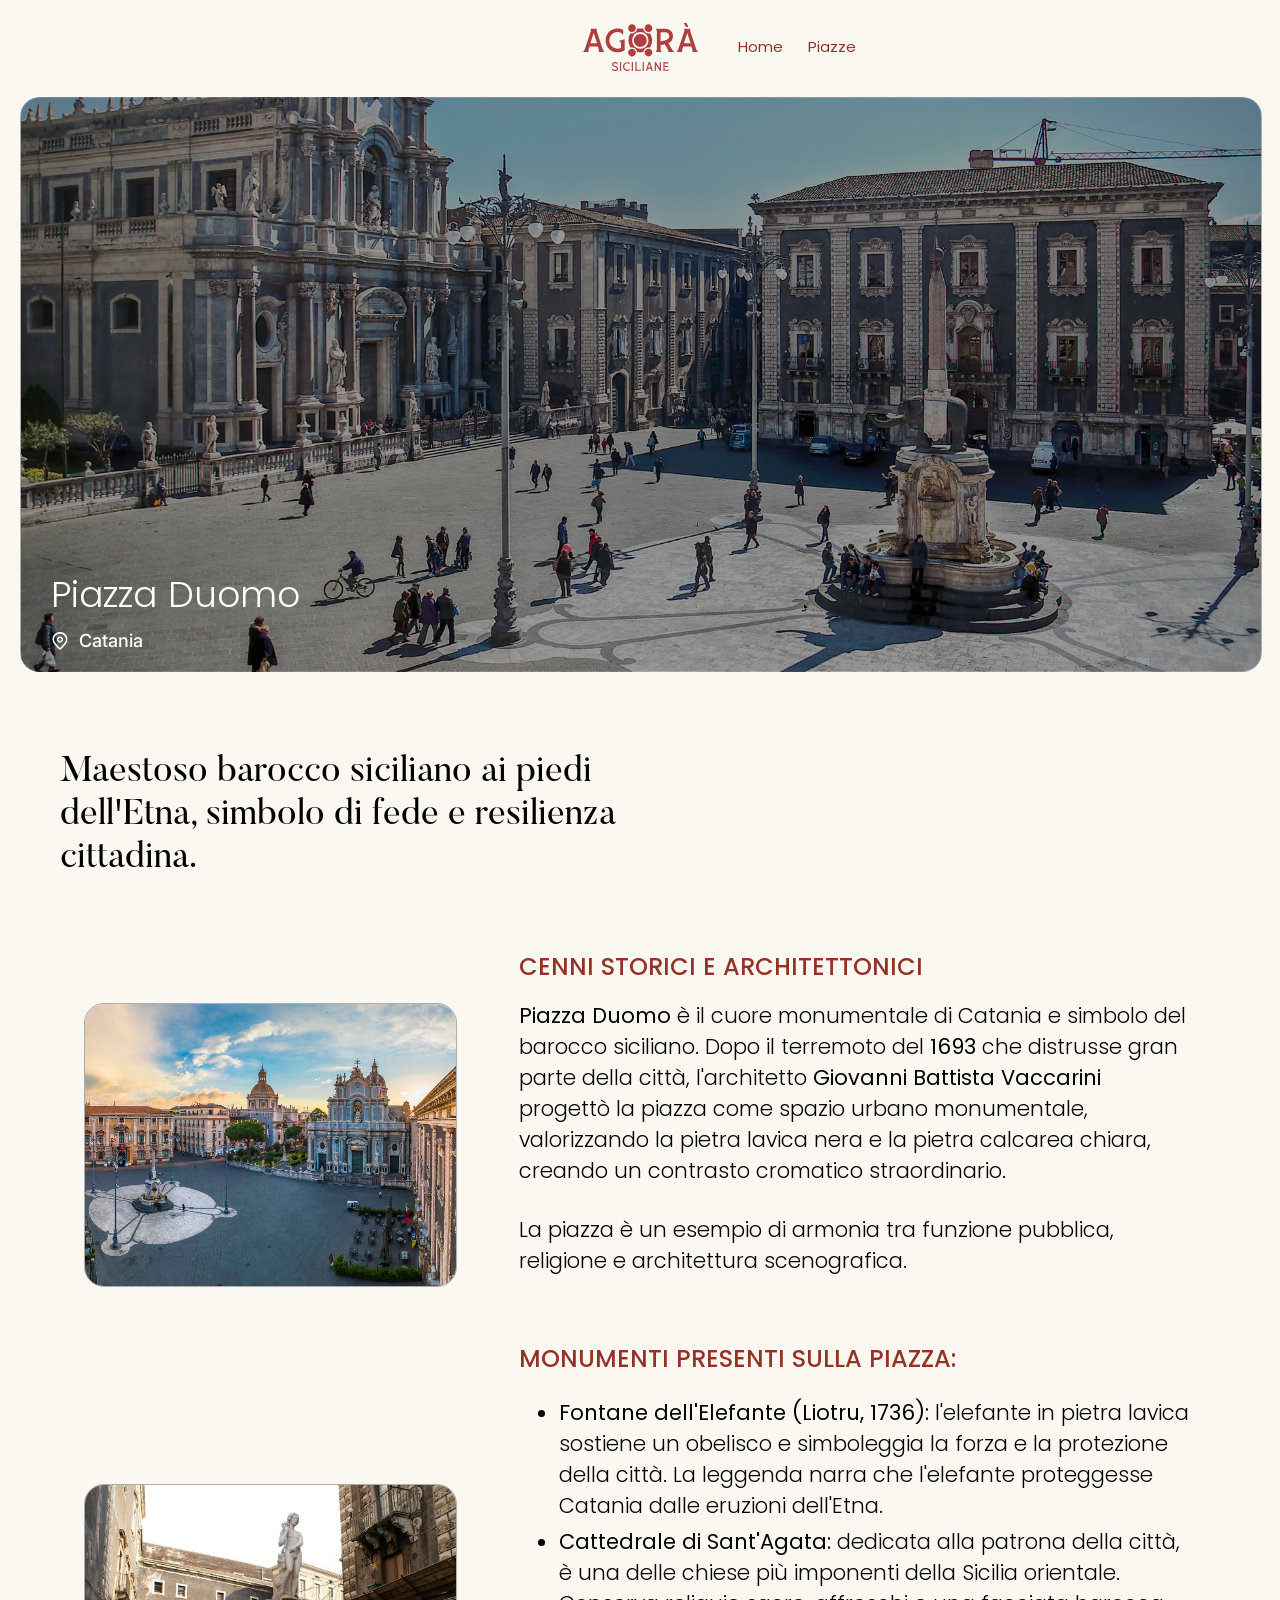
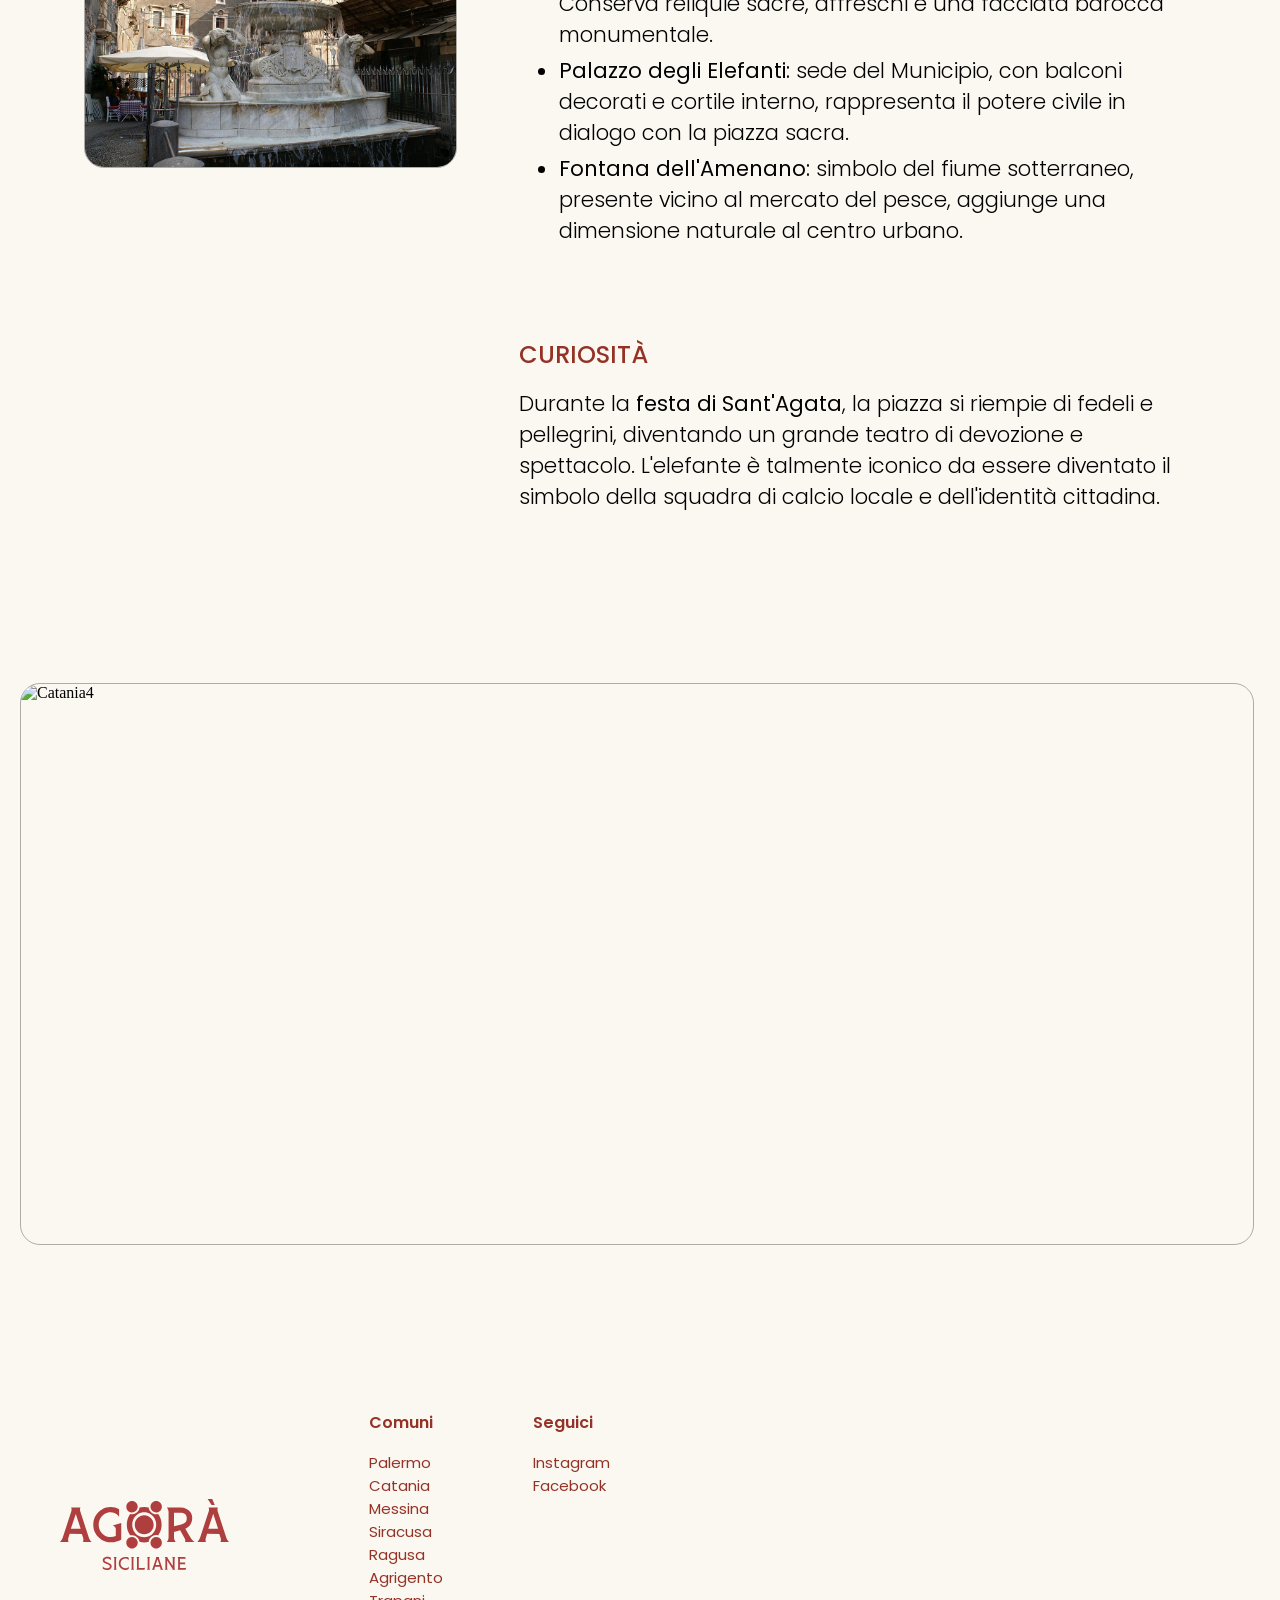
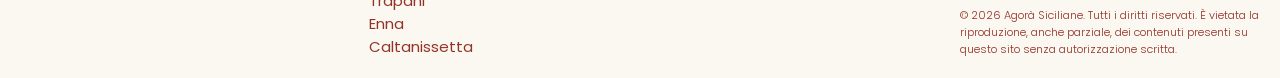
==== catania.html @ bf3176ae "Initial commit" ====
<!DOCTYPE html>
<html lang="it">
<head>
    <meta charset="UTF-8">
    <meta name="viewport" content="width=device-width, initial-scale=1.0">
    <title>Pagina Piazza Catania</title>
    <link rel="stylesheet" href="style.css">
</head>
<body>
<header>
    <nav>
        <div class="vuoto"></div>
        <a class="marchio-navbar" href="index.html">
            <img src="immagini/Navbar Marchio.svg" alt="Marchio">
        </a>
    
        <div class="menu">
            <ul>
                <li><a href="index.html">Home</a></li>
                <li><a href="index.html#piazze">Piazze</a></li>
            </ul>
        </div>
    </nav>
</header>
<main>

<section class="hero-catania hero-background">
    <div class="overlay">
        <div class="herotext">
            <h1>Piazza Duomo</h1>
        </div>
        
        <div class="location-piazza">
            <img src="immagini/marker2.png" alt="marker location">
            <p>Catania</p>
        </div>
    </div>
</section>

<section class="content-catania">
    <div class="hero-descrizione">
        <h1> Maestoso barocco siciliano ai piedi dell'Etna, 
            simbolo di fede e resilienza cittadina.</h1>
    </div>
</section>

<section class="text1">
    <div class="img-storia">
        <img src="immagini/Catania 2.jpg" alt="Catania2">
    </div>

    <div class="text-storia">
        <h2 class="title">CENNI STORICI E ARCHITETTONICI</h2>
            <p class="paragrafo1">
                <span class="regular">Piazza Duomo</span> è il cuore monumentale di Catania e simbolo del barocco siciliano.
                Dopo il terremoto del <span class="regular">1693</span> che distrusse gran parte della città,
                l'architetto <span class="regular">Giovanni Battista Vaccarini</span> progettò la piazza come spazio urbano monumentale,
                valorizzando la pietra lavica nera e la pietra calcarea chiara, creando un contrasto cromatico straordinario. </p>
            <p class="paragrafo2">
                    La piazza è un esempio di armonia tra funzione pubblica, religione e architettura scenografica.</p>
        </div>
</section>
        
<section class="text2">
    <div class="img-storia">
        <img src="immagini/Catania 3.jpg" alt="Catania3">
    </div>

    <div class="text-storia">
        <h2 class="title">MONUMENTI PRESENTI SULLA PIAZZA:</h2>
            <ul class="elenco">
                <li> <span class="regular">Fontane dell'Elefante (Liotru, 1736):</span> l'elefante in pietra lavica sostiene un obelisco e simboleggia la forza e la protezione della città. 
                    La leggenda narra che l'elefante proteggesse Catania dalle eruzioni dell'Etna.</li>
                
                <li><span class="regular">Cattedrale di Sant'Agata:</span> dedicata alla patrona della città, è una delle chiese più imponenti della Sicilia orientale.
                    Conserva reliquie sacre, affreschi e una facciata barocca monumentale. </li>
                
                <li><span class="regular">Palazzo degli Elefanti:</span> sede del Municipio, con balconi decorati e cortile interno,
                    rappresenta il potere civile in dialogo con la piazza sacra.</li>
                    
                <li><span class="regular">Fontana dell'Amenano:</span> simbolo del fiume sotterraneo, presente vicino al mercato del pesce, 
                    aggiunge una dimensione naturale al centro urbano.</li>
            </ul>
    </div>
</section>

<section class="text3">
    <div class="elemento-invisibile"> </div>
        <div>
            <h2 class="title"> CURIOSITÀ</h2>
                <p class="paragrafo3"> 
                    Durante la <span class="regular">festa di Sant'Agata</span>, la piazza si riempie di fedeli e pellegrini, diventando un grande teatro di devozione e spettacolo. 
                    L'elefante è talmente iconico da essere diventato il simbolo della squadra di calcio locale e dell'identità cittadina. </p>
        </div>
</section>

    <img class="img-footer" src="immagini/Catania 4.jpg" alt="Catania4">

<footer>
    <div class="marchio-footer">
        <img src="immagini/Footer Marchio.svg" alt="Marchio Footer">
    </div>

<div class="social-comuni-align">
    <div class="comuni" >
        <p style="font-weight: 600;">Comuni</p>
        <ul>
            <li><a href="palermo.html">Palermo</a></li>
            <li><a href="catania.html">Catania</a></li>
            <li><a href="#/">Messina</a></li>
            <li><a href="siracusa.html">Siracusa</a></li>
            <li><a href="#/">Ragusa</a></li>
            <li><a href="#/">Agrigento</a></li>
            <li><a href="trapani.html">Trapani</a></li>
            <li><a href="#/">Enna</a></li>
            <li><a href="#/">Caltanissetta</a></li>
         </ul>
    </div>

    <div class="social">
        <p style="font-weight: 600;">Seguici</p>
        <ul>
            <li>Instagram</li>
            <li>Facebook</li>
        </ul>
    </div>
</div>
    <div class="copyright">
        <p> © 2026 Agorà Siciliane. Tutti i diritti riservati.
            È vietata la riproduzione, anche parziale, dei contenuti
            presenti su questo sito senza autorizzazione scritta. </p>
    </div>
</footer>
</body>
</html>
---- style.css ----
@font-face {
    font-family: "poppins-regular";
    src: url('fonts/Poppins-Regular.ttf') format('truetype');
}

@font-face {
    font-family: "poppins-light";
    src: url('fonts/Poppins-Light.ttf') format('truetype');
}

@font-face {
    font-family: "poppins-lightitalic";
    src: url('fonts/Poppins-LightItalic.ttf') format('truetype');
}

@font-face {
    font-family: "poppins-medium";
    src: url('fonts/Poppins-Medium.ttf') format('truetype');
}

@font-face {
    font-family: "poppins-semibold";
    src: url('fonts/Poppins-SemiBold.ttf') format('truetype');
}

@font-face {
    font-family: "butler";
    src: url('fonts/Butler_Regular.otf') format('truetype');
    font-weight: normal;
    font-style: normal;
}

@font-face {
    font-family: "miointerdritto";
    src: url('fonts/Inter-VariableFont.ttf') format('truetype');
    font-weight: 500;
    font-style: normal;
}

html {
    box-sizing: border-box;
    scroll-behavior: smooth;
}

#piazze{
    scroll-margin-top: 80px;
}

body {
    margin: 20px;
    background-color: #FBF7F1;
}

h1, h2, p {
    margin: 0;
}

img {
    width: 100%;
    height: auto;
    display: block;
}

.hero-catania, .hero-palermo, .hero-trapani, .hero-siracusa, .img-storia img, .img-footer{
    border: 1px solid rgba(0, 0, 0, 0.30);
}



/* Pagina home */
/* Navbar */
nav {
    display: grid;
    grid-template-columns: 1fr auto 1fr;
    padding-bottom: 24px;
    align-items: center

}
.marchio-navbar{
    width: 115px;
    height: 48px;
}

.menu ul {
    display: flex;
    list-style: none;
    gap: 25px;
    justify-self: end;
    font-family: "poppins-regular";
    font-size: 15px;
}

a {
    text-decoration: none;
}
/* Navbar */



/* HeroSection */
.hero-img {
    border-radius: 20px;
    height: auto;
    max-height: 573px;
    width: 100%;
    object-fit: cover;
    overflow: hidden;
    margin-bottom: 80px;
}

.hero-descrizione h1{
    font-family: "butler";
    font-size: 36px;
    font-weight: normal;
    color: #000000;
    padding-bottom: 16px;
}

.hero-descrizione p {
    font-family: "poppins-lightitalic";
    font-size: 20px;
    color: #000000;
    line-height: 1.5;
    width: clamp(300px, 70vw, 600px);
    margin-top: 0;
    margin-bottom: 112px;
    padding-left: 4vw;
}
/* HeroSection */



/* Section-card */
.content {
   display: grid;
   grid-template-columns: repeat(3, 1fr);
   row-gap: 5vw;
   column-gap:5vw;
   padding-left: calc(4vw + 40px);
   padding-right: calc(4vw + 40px);
   margin-bottom: 165px;
}

.card{
    align-self: center;
    justify-self: center;
    box-shadow: rgba(0, 0, 0, 0.12) 0px 1px 3px, rgba(0, 0, 0, 0.24) 0px 1px 2px;
    width: 100%;
    height: 100%;
    border-radius: 20px;
}

a.card {
    transition: transform 0.3s ease, box-shadow 0.3s ease; /* aggiunge una transizione per l'effetto hover */
}

a.card:hover {
  transform: scale(1.05); /* si ingrandisce da tutti i lati */
  box-shadow: 0 20px 40px rgba(0,0,0,0.15); /* ombra più intensa */
}

.card img {
    height: 21vw;
    width: 100%;
    object-fit: cover;
    border-top-right-radius:  20px;
    border-top-left-radius: 20px;
}

.card-location {
    display: flex;
    align-items: center;
    text-align: center;
}

.card-location img {
    width: 20px;
    height: 20px;
    margin-right: 8px;
}

.contenuto-card {
    background-color: #fff;
    border-bottom-right-radius: 20px;
    border-bottom-left-radius: 20px;
    padding: 10px;
}

.contenuto-card h2 {
    font-family: "poppins-light";
    font-weight: normal;
    font-size: 20px;
    color: #000000;
}

.card-location p {
    font-family: "miointerdritto";
    font-size: 16px;
    font-weight: 500;
    font-variation-settings: 'slnt' 0, 'ital' 0; /* Forza l'asse a zero */
    font-style: normal;
    color: #953226 ;
    margin: 0;
}

.card-location img {
    width: 16px;
    height: 16px;
    margin-left: 0;
    margin-right: 5px;
}
/* Section-card */



/* Footer */
footer {
    display: flex;
}

footer .marchio-footer {
    align-self: center;
}

.social-comuni-align{
    display: flex;
    gap: 30px;
}

.comuni {
    align-items: center;
    padding-left: 100px;
    font-size: 15px;
    font-family: "poppins-semibold";
    color: #953226;
}

.comuni p {
    margin-bottom: 16px;
    font-size: 16px;
}

.comuni ul {
    font-family: "poppins-regular";
    list-style: none;
    margin: 0;
    padding:0;
}

ul > li > a {
    color: #953226;
}

.social {
    align-items: center;
    padding-left: 30px;
    font-size: 15px;
    font-family: "poppins-semibold";
    color: #953226;
}

.social p {
    margin-bottom: 16px;
    font-size: 16px;
}

.social ul {
    font-family: "poppins-regular";
    list-style: none;
    margin: 0;
    padding: 0;
}

footer .copyright {
    align-self: flex-end;
    margin-left: auto;
    width: clamp(300px, 100vw, 300px);
    font-size: 11px;
    font-family: "poppins-light";
    color: #953226;
}
    
.marchio-footer {
    width: 169px;
    height: 70px;
    padding: 40px;
}

.img-footer {
    width: 1232px;
    height: 560px;
    display: block;
    object-fit: cover;
    border-radius: 20px;
    justify-self: center;
    margin-bottom: 165px;
    margin-top: clamp(65px,2vw,300px);
}
/* Footer */
/* Fine pagina home */



/* Pagina piazza Palermo */
.hero-palermo {
    background: url('immagini/Palermo\ 1.jpg');
}   

.location-piazza {
    display: flex;
    align-items: center;
    gap: 10px;
    color: #FFF;
    font-family: "miointerdritto";
    font-size: 18px;
    font-weight: 500;
}

.location-piazza img {
    width: 18px;
    height: 18px;
}



/* HeroSection Palermo */
.hero-descrizione{
    color: #000000;
    width: clamp(300px, 50vw, 600px);
    margin-bottom: 52px;
    margin-left: 40px
}

/* Contenuto pagina Palermo*/
.text1, .text2, .text3 {
    display: flex;
    align-items: center;
    justify-content: space-around;
    margin-right: 5vw;
    margin-left: 5vw;
    gap: 5vw;
}

.text3{
    align-items: flex-start;
    margin-top: 2vw;
}

.text-storia {
    max-width: 703px;
}

.title{
    margin-bottom: 16px;
    color: #953226;
    font-family: "poppins-medium";
    font-weight: normal;
    font-size: 24px;
}

.img-storia{
    min-width: 29vw;
}

.img-storia img{
    width: clamp(22vw, 29vw, 750px);
    height: clamp(22vw, 22vw, 550px);
    object-fit: cover;
    border-radius: 20px;
}

.paragrafo1, .paragrafo2{
    color: #000;
    font-family: "poppins-light";
    font-size: 21px;
}

.paragrafo1{
    margin-bottom: 28px;
}

.paragrafo2{
    margin-bottom: 65px;
}

.regular{
    font-family: 'poppins-regular';
}

.elenco {
    color: #000;
    font-family: "poppins-light";
    font-size: 21px;
    margin-bottom: 65px ;
}

.elenco > li{
    margin-bottom: 5px;
}

.paragrafo3 {
    color: #000;
    font-family: "poppins-light";
    font-size: 21px;
    max-width: 703px;
}

.elemento-invisibile{
    width: clamp(22vw, 29vw, 750px);
    height: clamp(22vw, 22vw, 550px);
    min-width: 29vw;
}
/* Fine Pagina piazza Palermo */



/* Pagina piazza Catania */
.hero-catania{
    background: url('immagini/Catania\ 1.jpg');
}
/* Fine Pagina piazza Catania */



/* Pagina piazza Siracusa */
.hero-siracusa{
    background: url('immagini/Siracusa\ 1.jpg');
}
/* Fine Pagina piazza Siracusa */



/* Pagina piazza Trapani */
.hero-trapani{
    background: url('immagini/Trapani\ 1.jpg');
}
/* Fine Pagina piazza Trapani */



/*REGOLE GENERALI*/
.hero-background{
    position: relative;
    width: 100%;
    height: 573px;
    border-radius: 20px;
    overflow: hidden;
    margin-bottom: 80px;
    background-size: cover;       /* riempie sempre il contenitore */
    background-position: center;  /* centra l'immagine */
    background-repeat: no-repeat; /* evita duplicazioni */
}

/* overlay scuro sopra l'immagine ma sotto il testo */
.hero-background::before {
    content: '';
    position: absolute;
    inset: 0; /* top:0; right:0; bottom:0; left:0; */
    background-color: rgba(0, 0, 0, 0.4); /* scurisce solo lo sfondo */
    z-index: 1; /* sotto il testo */
}

/* Blocco testo in basso a sinistra */
.overlay {
    position: absolute;
    bottom: 20px;
    left: 30px;
    display: flex;
    flex-direction: column;
    gap: 8px;
    z-index: 2; /* sopra l'overlay */
}

.herotext h1 {
    color: #FFF;
    font-family: "poppins-light";
    font-weight: normal;
    font-size: 36px;
    margin: 0;
    white-space: nowrap;
}
/*REGOLE GENERALI*/



/*Responsive Home*/

/* ------ TABLET (fino a 1194px) ------ */
@media (max-width: 1194px) {

    body {
        margin: 16px;
    }

    /* Navbar */
    .marchio-navbar {
        width: 106px;
        height: 44px;
    }

    .menu ul {
        font-size: 15px;
        gap: 30px;
    }

    /* Hero home */
    .hero-img {
        height: auto;
    }

    .hero-descrizione h1 {
        font-size: 36px;
        width: 600px;
    }

    .hero-descrizione p {
        font-size: 20px;
        margin-bottom: 80px;
        width: 400px;
    }

    .card-location img {
        width: 1.3vw;
        height: 1.3vw;
        margin-right: 0.6vw;
    }

    .card-location p{
        font-size: 1.3vw;
    }

    .contenuto-card h2 {
        font-size: 1.5vw;
    }

    /* Footer */
    .comuni {
        padding-left: 50px;
    }

    .social{
        padding-right: 80px;
    }

    footer .copyright {
        width: clamp(220px, 5vw, 300px);
        font-size: 10px;
    }

    /* Hero pagine città */
    .hero-palermo,
    .hero-catania,
    .hero-siracusa,
    .hero-trapani {
        height: 420px;
    }

    .herotext h1 {
        font-size: 30px;
    }

    .location-piazza{
        font-size: 14px;
    }

    /* Contenuto pagine città */
    .title{
        font-size: 22px;
    }

    .paragrafo1, .paragrafo2, .paragrafo3, .elenco {
        font-size: 18px;
    }

    .img-footer {
        width: 100%;
        height: 420px;
    }
}



/* ------ SMARTPHONE (fino a 767px) ------ */
@media (max-width: 767px) {

    body {
        margin: 17px;
    }

    /* Navbar */
    nav {
        display: flex;
        justify-content: space-between;
    }

    nav> .vuoto{
        display:none;
    }

    .marchio-navbar {
        width: 80px;
        height: 34px;
        grid-column: 1;
        grid-row: 1;
    }

    .menu {
        grid-column: 1 / -1;
        grid-row: 2;
    }

    .menu ul {
        justify-self: start;
        gap: 20px;
        font-size: 14px;
        padding: 0;
        margin: 0;
    }

    /* Hero home */
    .hero-img {
        height: auto;
        margin-bottom: 32px;
        border-radius: 14px;
    }

    .hero-descrizione h1 {
        font-size: 30px;
        margin-bottom: 12px;
        width: 60vw;
    }

    .hero-descrizione p {
        font-size: 15px;
        margin-bottom: 48px;
        padding-left: 45px;
        width: 70vw;
    }

    .overlay{
        left: 15px;
    }

    /* Griglia card: 1 colonna */
    .content {
        grid-template-columns: 1fr;
        grid-template-rows: auto;
        row-gap: 36px;
        margin-bottom: 64px;
        padding: 0;
    }

    .card{
        width: 75vw;
        height: 55vw;
        margin-bottom: 80px;
    }

    .card img {
        height: 100%;
        width: 100%;
    }

    .contenuto-card h2 {
        font-size: 3vw;
    }

    .card-location p {
        font-size: 2vw;
    }

    .card-location img{
        width: 2vw;
        height: 2vw;
    }

    /* Footer: colonna verticale */
    footer {
        flex-direction: column;
        gap: 24px;
    }

    .marchio-footer {
        width: 120px;
        height: auto;
        padding: 0;
    }

    .comuni, .social {
        padding: 0;
    }

    .comuni p, .social p{
        font-size: 14px;
    }

    .comuni a, .social li{
        font-size: 13px;
    }

    footer .copyright {
        display: flex;
        justify-content: center;
        margin-left: 0;
        width: 100%;
    }
    
    footer .copyright> p {
        width: 240px;
        font-size: 10px;
        text-align: center;
    }

    .social-comuni-align{
        display: flex;
        justify-content: center;
    }

    /* Hero pagine città */
    .hero-palermo,
    .hero-catania,
    .hero-siracusa,
    .hero-trapani {
        height: 246px;
        border-radius: 20px;
        margin-bottom: 40px;
    }

    .overlay-palermo, .overlay-catania, 
    .overlay-siracusa, .overlay-trapani{
        left:20px
    }

    .hero-descrizione{
        margin-bottom: 40px;
    }

    .hero-descrizione h1{
        width:75vw;
        margin:0;
    }

    .herotext h1 {
        font-size: 4vw;
    }

    .location-piazza {
        font-size: 2.5vw;
    }

    .location-piazza img {
        width: 2.5vw;
        height: 2.5vw;
    }

    /* Contenuto pagine città: layout colonna */
    .text1, .text2, .text3 {
        flex-direction: column-reverse;
        margin:0;
        gap:0;
    }

    .text-storia,
    .paragrafo3 {
        max-width: 100%;
        width: 90vw;
    }

    .img-storia{
        margin-bottom: 40px;
    }

    .img-storia img{
        height: 311px;
        width: 100%;
        max-width: 445px;
    }

    .elemento-invisibile {
        display: none;
    }

    .paragrafo1, .paragrafo2, .paragrafo3, .elenco {
        font-size: 15px;
        margin-bottom: 30px;
    }

    .title {
        font-size: 18px;
    }

    .hero-descrizione {
        width: 100%;
        margin-left: 0;
        font-size: 22px;
    }

    .img-footer {
        width: 100%;
        height: 240px;
        margin-bottom: 165px;
        margin-top: 0;
    }
}
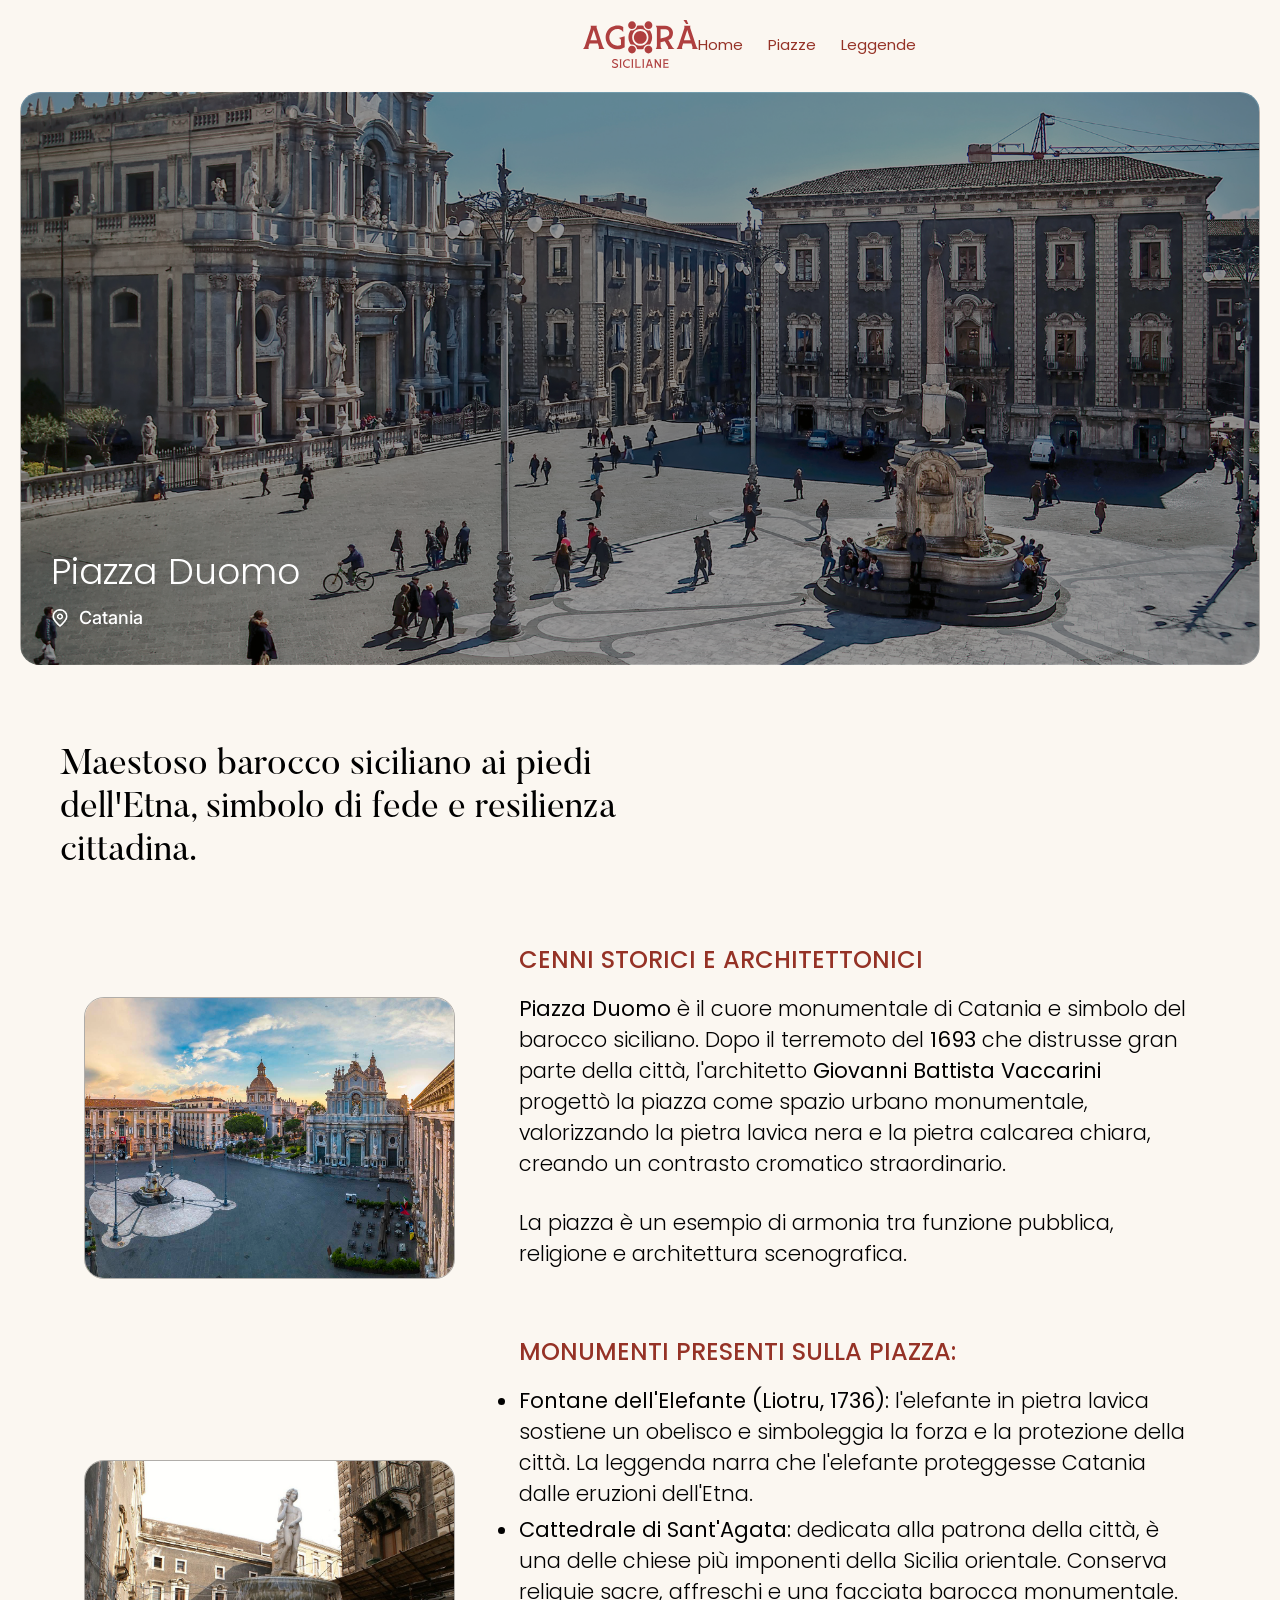
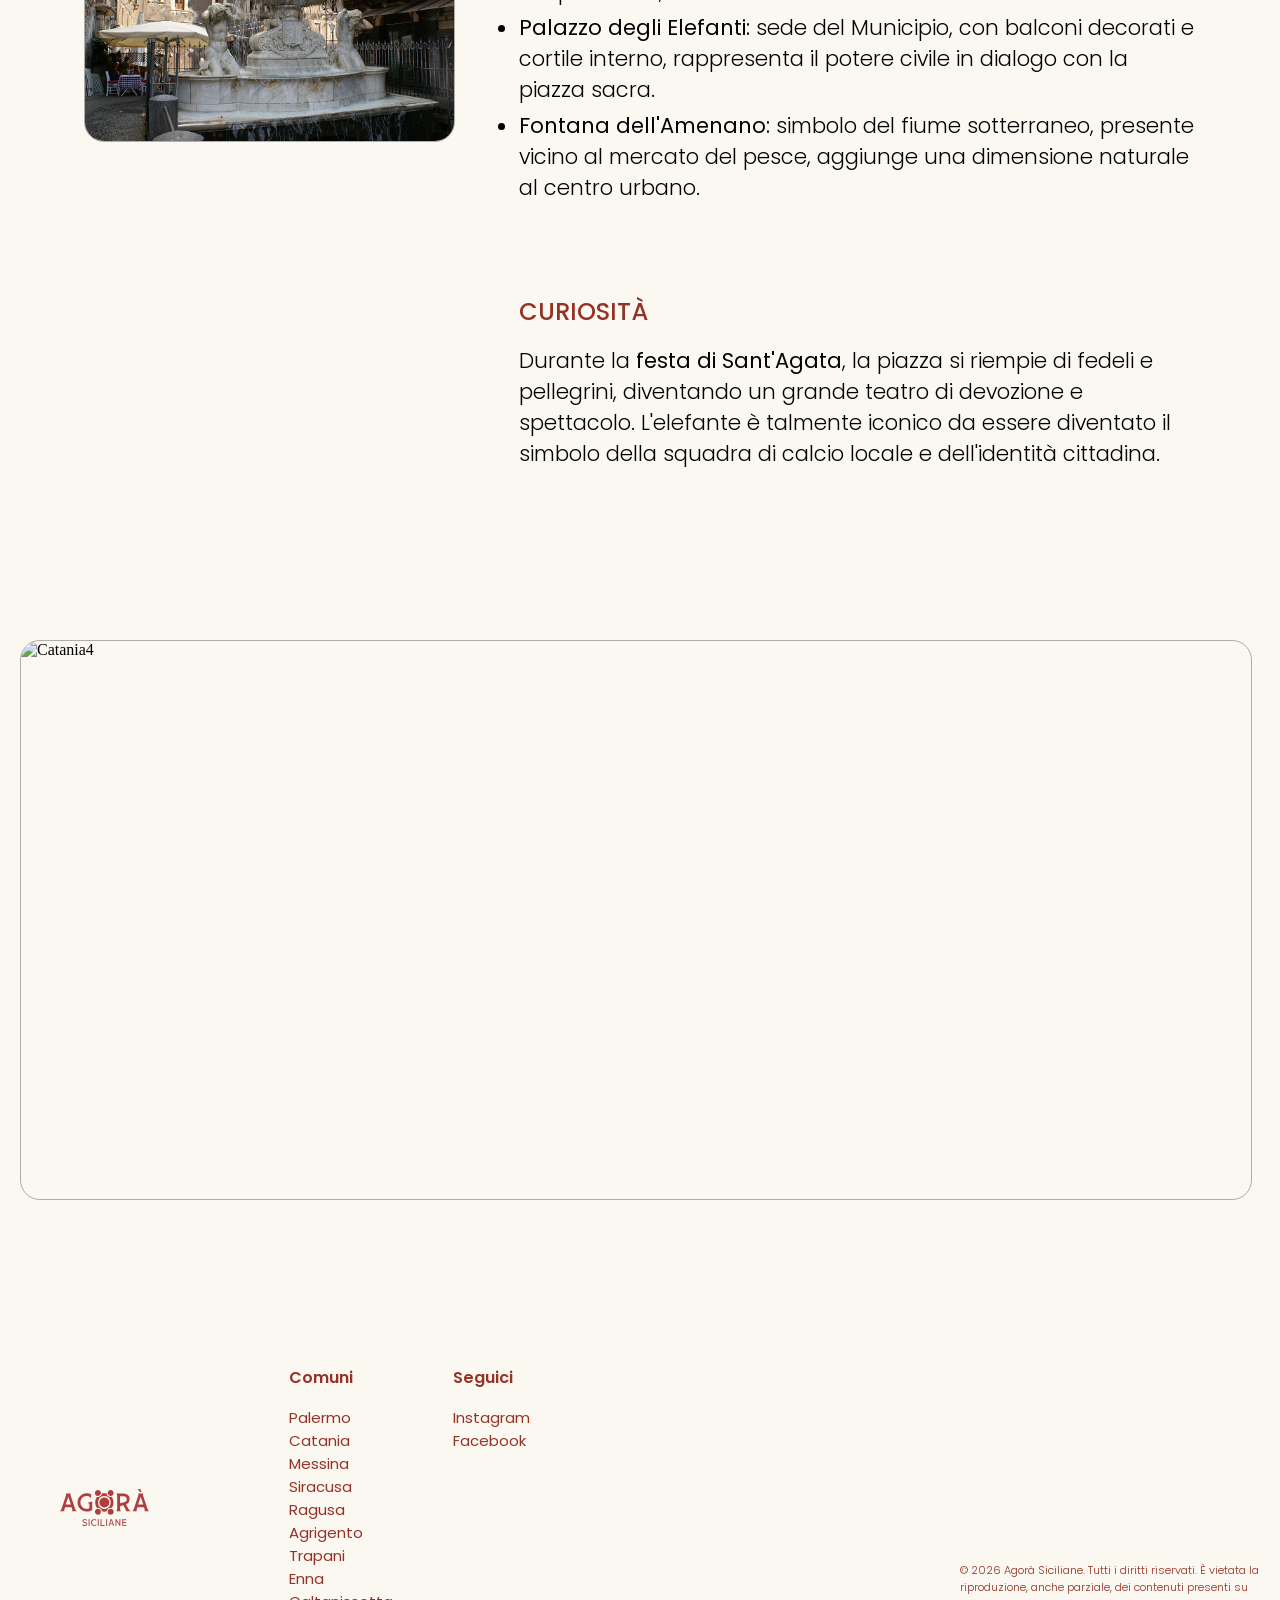
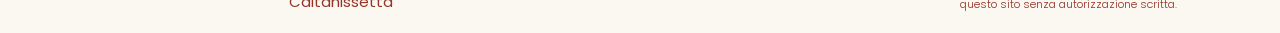
==== commit 307e3938: "Add files via upload" ====
--- a/catania.html
+++ b/catania.html
@@ -1,135 +1,137 @@
-<!DOCTYPE html>
-<html lang="it">
-<head>
-    <meta charset="UTF-8">
-    <meta name="viewport" content="width=device-width, initial-scale=1.0">
-    <title>Pagina Piazza Catania</title>
-    <link rel="stylesheet" href="style.css">
-</head>
-<body>
-<header>
-    <nav>
-        <div class="vuoto"></div>
-        <a class="marchio-navbar" href="index.html">
-            <img src="immagini/Navbar Marchio.svg" alt="Marchio">
-        </a>
-    
-        <div class="menu">
-            <ul>
-                <li><a href="index.html">Home</a></li>
-                <li><a href="index.html#piazze">Piazze</a></li>
-            </ul>
-        </div>
-    </nav>
-</header>
-<main>
-
-<section class="hero-catania hero-background">
-    <div class="overlay">
-        <div class="herotext">
-            <h1>Piazza Duomo</h1>
-        </div>
-        
-        <div class="location-piazza">
-            <img src="immagini/marker2.png" alt="marker location">
-            <p>Catania</p>
-        </div>
-    </div>
-</section>
-
-<section class="content-catania">
-    <div class="hero-descrizione">
-        <h1> Maestoso barocco siciliano ai piedi dell'Etna, 
-            simbolo di fede e resilienza cittadina.</h1>
-    </div>
-</section>
-
-<section class="text1">
-    <div class="img-storia">
-        <img src="immagini/Catania 2.jpg" alt="Catania2">
-    </div>
-
-    <div class="text-storia">
-        <h2 class="title">CENNI STORICI E ARCHITETTONICI</h2>
-            <p class="paragrafo1">
-                <span class="regular">Piazza Duomo</span> è il cuore monumentale di Catania e simbolo del barocco siciliano.
-                Dopo il terremoto del <span class="regular">1693</span> che distrusse gran parte della città,
-                l'architetto <span class="regular">Giovanni Battista Vaccarini</span> progettò la piazza come spazio urbano monumentale,
-                valorizzando la pietra lavica nera e la pietra calcarea chiara, creando un contrasto cromatico straordinario. </p>
-            <p class="paragrafo2">
-                    La piazza è un esempio di armonia tra funzione pubblica, religione e architettura scenografica.</p>
-        </div>
-</section>
-        
-<section class="text2">
-    <div class="img-storia">
-        <img src="immagini/Catania 3.jpg" alt="Catania3">
-    </div>
-
-    <div class="text-storia">
-        <h2 class="title">MONUMENTI PRESENTI SULLA PIAZZA:</h2>
-            <ul class="elenco">
-                <li> <span class="regular">Fontane dell'Elefante (Liotru, 1736):</span> l'elefante in pietra lavica sostiene un obelisco e simboleggia la forza e la protezione della città. 
-                    La leggenda narra che l'elefante proteggesse Catania dalle eruzioni dell'Etna.</li>
-                
-                <li><span class="regular">Cattedrale di Sant'Agata:</span> dedicata alla patrona della città, è una delle chiese più imponenti della Sicilia orientale.
-                    Conserva reliquie sacre, affreschi e una facciata barocca monumentale. </li>
-                
-                <li><span class="regular">Palazzo degli Elefanti:</span> sede del Municipio, con balconi decorati e cortile interno,
-                    rappresenta il potere civile in dialogo con la piazza sacra.</li>
-                    
-                <li><span class="regular">Fontana dell'Amenano:</span> simbolo del fiume sotterraneo, presente vicino al mercato del pesce, 
-                    aggiunge una dimensione naturale al centro urbano.</li>
-            </ul>
-    </div>
-</section>
-
-<section class="text3">
-    <div class="elemento-invisibile"> </div>
-        <div>
-            <h2 class="title"> CURIOSITÀ</h2>
-                <p class="paragrafo3"> 
-                    Durante la <span class="regular">festa di Sant'Agata</span>, la piazza si riempie di fedeli e pellegrini, diventando un grande teatro di devozione e spettacolo. 
-                    L'elefante è talmente iconico da essere diventato il simbolo della squadra di calcio locale e dell'identità cittadina. </p>
-        </div>
-</section>
-
-    <img class="img-footer" src="immagini/Catania 4.jpg" alt="Catania4">
-
-<footer>
-    <div class="marchio-footer">
-        <img src="immagini/Footer Marchio.svg" alt="Marchio Footer">
-    </div>
-
-<div class="social-comuni-align">
-    <div class="comuni" >
-        <p style="font-weight: 600;">Comuni</p>
-        <ul>
-            <li><a href="palermo.html">Palermo</a></li>
-            <li><a href="catania.html">Catania</a></li>
-            <li><a href="#/">Messina</a></li>
-            <li><a href="siracusa.html">Siracusa</a></li>
-            <li><a href="#/">Ragusa</a></li>
-            <li><a href="#/">Agrigento</a></li>
-            <li><a href="trapani.html">Trapani</a></li>
-            <li><a href="#/">Enna</a></li>
-            <li><a href="#/">Caltanissetta</a></li>
-         </ul>
-    </div>
-
-    <div class="social">
-        <p style="font-weight: 600;">Seguici</p>
-        <ul>
-            <li>Instagram</li>
-            <li>Facebook</li>
-        </ul>
-    </div>
-</div>
-    <div class="copyright">
-        <p> © 2026 Agorà Siciliane. Tutti i diritti riservati.
-            È vietata la riproduzione, anche parziale, dei contenuti
-            presenti su questo sito senza autorizzazione scritta. </p>
-    </div>
-</footer>
-</body>
+<!DOCTYPE html>
+<html lang="it">
+    <head>
+        <meta charset="UTF-8">
+        <meta name="viewport" content="width=device-width, initial-scale=1.0">
+        <title>Catania</title>
+        <link rel="stylesheet" href="style.css">
+    </head>
+    
+    <body>
+        <header>
+            <nav>
+                <div class="vuoto"></div>
+                <a class="marchio-navbar" href="index.html">
+                    <img src="immagini/Navbar Marchio.svg" alt="Marchio">
+                </a>
+            
+                <div class="menu">
+                    <ul>
+                        <li><a href="index.html">Home</a></li>
+                        <li><a href="piazze.html">Piazze</a></li>
+                        <li><a href="leggende.html">Leggende</a></li>
+                    </ul>
+                </div>
+            </nav>
+        </header>
+        <main>
+
+        <section class="hero-catania hero-background">
+            <div class="overlay">
+                <div class="herotext">
+                    <h1>Piazza Duomo</h1>
+                </div>
+                
+                <div class="location-piazza">
+                    <img src="immagini/marker2.png" alt="marker location">
+                    <p>Catania</p>
+                </div>
+            </div>
+        </section>
+
+        <section class="content-catania">
+            <div class="hero-descrizione">
+                <h1> Maestoso barocco siciliano ai piedi dell'Etna, 
+                    simbolo di fede e resilienza cittadina.</h1>
+            </div>
+        </section>
+
+        <section class="text1">
+            <div class="img-storia">
+                <img src="immagini/Catania 2.jpg" alt="Catania2">
+            </div>
+
+            <div class="text-storia">
+                <h2 class="title">CENNI STORICI E ARCHITETTONICI</h2>
+                    <p class="paragrafo1">
+                        <span class="regular">Piazza Duomo</span> è il cuore monumentale di Catania e simbolo del barocco siciliano.
+                        Dopo il terremoto del <span class="regular">1693</span> che distrusse gran parte della città,
+                        l'architetto <span class="regular">Giovanni Battista Vaccarini</span> progettò la piazza come spazio urbano monumentale,
+                        valorizzando la pietra lavica nera e la pietra calcarea chiara, creando un contrasto cromatico straordinario. </p>
+                    <p class="paragrafo2">
+                            La piazza è un esempio di armonia tra funzione pubblica, religione e architettura scenografica.</p>
+                </div>
+        </section>
+                
+        <section class="text2">
+            <div class="img-storia">
+                <img src="immagini/Catania 3.jpg" alt="Catania3">
+            </div>
+
+            <div class="text-storia">
+                <h2 class="title">MONUMENTI PRESENTI SULLA PIAZZA:</h2>
+                    <ul class="elenco">
+                        <li> <span class="regular">Fontane dell'Elefante (Liotru, 1736):</span> l'elefante in pietra lavica sostiene un obelisco e simboleggia la forza e la protezione della città. 
+                            La leggenda narra che l'elefante proteggesse Catania dalle eruzioni dell'Etna.</li>
+                        
+                        <li><span class="regular">Cattedrale di Sant'Agata:</span> dedicata alla patrona della città, è una delle chiese più imponenti della Sicilia orientale.
+                            Conserva reliquie sacre, affreschi e una facciata barocca monumentale. </li>
+                        
+                        <li><span class="regular">Palazzo degli Elefanti:</span> sede del Municipio, con balconi decorati e cortile interno,
+                            rappresenta il potere civile in dialogo con la piazza sacra.</li>
+                            
+                        <li><span class="regular">Fontana dell'Amenano:</span> simbolo del fiume sotterraneo, presente vicino al mercato del pesce, 
+                            aggiunge una dimensione naturale al centro urbano.</li>
+                    </ul>
+            </div>
+        </section>
+
+        <section class="text3">
+            <div class="elemento-invisibile"> </div>
+                <div>
+                    <h2 class="title"> CURIOSITÀ</h2>
+                        <p class="paragrafo3"> 
+                            Durante la <span class="regular">festa di Sant'Agata</span>, la piazza si riempie di fedeli e pellegrini, diventando un grande teatro di devozione e spettacolo. 
+                            L'elefante è talmente iconico da essere diventato il simbolo della squadra di calcio locale e dell'identità cittadina. </p>
+                </div>
+        </section>
+
+            <img class="img-footer" src="immagini/Catania 4.jpg" alt="Catania4">
+
+        <footer>
+            <div class="marchio-footer">
+                <img src="immagini/Footer Marchio.svg" alt="Marchio Footer">
+            </div>
+
+        <div class="social-comuni-align">
+            <div class="comuni" >
+                <p style="font-weight: 600;">Comuni</p>
+                <ul>
+                    <li><a href="palermo.html">Palermo</a></li>
+                    <li><a href="catania.html">Catania</a></li>
+                    <li><a href="messina.html">Messina</a></li>
+                    <li><a href="siracusa.html">Siracusa</a></li>
+                    <li><a href="ragusa.html">Ragusa</a></li>
+                    <li><a href="agrigento.html">Agrigento</a></li>
+                    <li><a href="trapani.html">Trapani</a></li>
+                    <li><a href="enna.html">Enna</a></li>
+                    <li><a href="caltanissetta.html">Caltanissetta</a></li>
+                </ul>
+            </div>
+
+            <div class="social">
+                <p style="font-weight: 600;">Seguici</p>
+                <ul>
+                    <li>Instagram</li>
+                    <li>Facebook</li>
+                </ul>
+            </div>
+        </div>
+            <div class="copyright">
+                <p> © 2026 Agorà Siciliane. Tutti i diritti riservati.
+                    È vietata la riproduzione, anche parziale, dei contenuti
+                    presenti su questo sito senza autorizzazione scritta. </p>
+            </div>
+        </footer>
+    </body>
 </html>
--- a/style.css
+++ b/style.css
@@ -1,804 +1,1121 @@
-@font-face {
-    font-family: "poppins-regular";
-    src: url('fonts/Poppins-Regular.ttf') format('truetype');
-}
-
-@font-face {
-    font-family: "poppins-light";
-    src: url('fonts/Poppins-Light.ttf') format('truetype');
-}
-
-@font-face {
-    font-family: "poppins-lightitalic";
-    src: url('fonts/Poppins-LightItalic.ttf') format('truetype');
-}
-
-@font-face {
-    font-family: "poppins-medium";
-    src: url('fonts/Poppins-Medium.ttf') format('truetype');
-}
-
-@font-face {
-    font-family: "poppins-semibold";
-    src: url('fonts/Poppins-SemiBold.ttf') format('truetype');
-}
-
-@font-face {
-    font-family: "butler";
-    src: url('fonts/Butler_Regular.otf') format('truetype');
-    font-weight: normal;
-    font-style: normal;
-}
-
-@font-face {
-    font-family: "miointerdritto";
-    src: url('fonts/Inter-VariableFont.ttf') format('truetype');
-    font-weight: 500;
-    font-style: normal;
-}
-
-html {
-    box-sizing: border-box;
-    scroll-behavior: smooth;
-}
-
-#piazze{
-    scroll-margin-top: 80px;
-}
-
-body {
-    margin: 20px;
-    background-color: #FBF7F1;
-}
-
-h1, h2, p {
-    margin: 0;
-}
-
-img {
-    width: 100%;
-    height: auto;
-    display: block;
-}
-
-.hero-catania, .hero-palermo, .hero-trapani, .hero-siracusa, .img-storia img, .img-footer{
-    border: 1px solid rgba(0, 0, 0, 0.30);
-}
-
-
-
-/* Pagina home */
-/* Navbar */
-nav {
-    display: grid;
-    grid-template-columns: 1fr auto 1fr;
-    padding-bottom: 24px;
-    align-items: center
-
-}
-.marchio-navbar{
-    width: 115px;
-    height: 48px;
-}
-
-.menu ul {
-    display: flex;
-    list-style: none;
-    gap: 25px;
-    justify-self: end;
-    font-family: "poppins-regular";
-    font-size: 15px;
-}
-
-a {
-    text-decoration: none;
-}
-/* Navbar */
-
-
-
-/* HeroSection */
-.hero-img {
-    border-radius: 20px;
-    height: auto;
-    max-height: 573px;
-    width: 100%;
-    object-fit: cover;
-    overflow: hidden;
-    margin-bottom: 80px;
-}
-
-.hero-descrizione h1{
-    font-family: "butler";
-    font-size: 36px;
-    font-weight: normal;
-    color: #000000;
-    padding-bottom: 16px;
-}
-
-.hero-descrizione p {
-    font-family: "poppins-lightitalic";
-    font-size: 20px;
-    color: #000000;
-    line-height: 1.5;
-    width: clamp(300px, 70vw, 600px);
-    margin-top: 0;
-    margin-bottom: 112px;
-    padding-left: 4vw;
-}
-/* HeroSection */
-
-
-
-/* Section-card */
-.content {
-   display: grid;
-   grid-template-columns: repeat(3, 1fr);
-   row-gap: 5vw;
-   column-gap:5vw;
-   padding-left: calc(4vw + 40px);
-   padding-right: calc(4vw + 40px);
-   margin-bottom: 165px;
-}
-
-.card{
-    align-self: center;
-    justify-self: center;
-    box-shadow: rgba(0, 0, 0, 0.12) 0px 1px 3px, rgba(0, 0, 0, 0.24) 0px 1px 2px;
-    width: 100%;
-    height: 100%;
-    border-radius: 20px;
-}
-
-a.card {
-    transition: transform 0.3s ease, box-shadow 0.3s ease; /* aggiunge una transizione per l'effetto hover */
-}
-
-a.card:hover {
-  transform: scale(1.05); /* si ingrandisce da tutti i lati */
-  box-shadow: 0 20px 40px rgba(0,0,0,0.15); /* ombra più intensa */
-}
-
-.card img {
-    height: 21vw;
-    width: 100%;
-    object-fit: cover;
-    border-top-right-radius:  20px;
-    border-top-left-radius: 20px;
-}
-
-.card-location {
-    display: flex;
-    align-items: center;
-    text-align: center;
-}
-
-.card-location img {
-    width: 20px;
-    height: 20px;
-    margin-right: 8px;
-}
-
-.contenuto-card {
-    background-color: #fff;
-    border-bottom-right-radius: 20px;
-    border-bottom-left-radius: 20px;
-    padding: 10px;
-}
-
-.contenuto-card h2 {
-    font-family: "poppins-light";
-    font-weight: normal;
-    font-size: 20px;
-    color: #000000;
-}
-
-.card-location p {
-    font-family: "miointerdritto";
-    font-size: 16px;
-    font-weight: 500;
-    font-variation-settings: 'slnt' 0, 'ital' 0; /* Forza l'asse a zero */
-    font-style: normal;
-    color: #953226 ;
-    margin: 0;
-}
-
-.card-location img {
-    width: 16px;
-    height: 16px;
-    margin-left: 0;
-    margin-right: 5px;
-}
-/* Section-card */
-
-
-
-/* Footer */
-footer {
-    display: flex;
-}
-
-footer .marchio-footer {
-    align-self: center;
-}
-
-.social-comuni-align{
-    display: flex;
-    gap: 30px;
-}
-
-.comuni {
-    align-items: center;
-    padding-left: 100px;
-    font-size: 15px;
-    font-family: "poppins-semibold";
-    color: #953226;
-}
-
-.comuni p {
-    margin-bottom: 16px;
-    font-size: 16px;
-}
-
-.comuni ul {
-    font-family: "poppins-regular";
-    list-style: none;
-    margin: 0;
-    padding:0;
-}
-
-ul > li > a {
-    color: #953226;
-}
-
-.social {
-    align-items: center;
-    padding-left: 30px;
-    font-size: 15px;
-    font-family: "poppins-semibold";
-    color: #953226;
-}
-
-.social p {
-    margin-bottom: 16px;
-    font-size: 16px;
-}
-
-.social ul {
-    font-family: "poppins-regular";
-    list-style: none;
-    margin: 0;
-    padding: 0;
-}
-
-footer .copyright {
-    align-self: flex-end;
-    margin-left: auto;
-    width: clamp(300px, 100vw, 300px);
-    font-size: 11px;
-    font-family: "poppins-light";
-    color: #953226;
-}
-    
-.marchio-footer {
-    width: 169px;
-    height: 70px;
-    padding: 40px;
-}
-
-.img-footer {
-    width: 1232px;
-    height: 560px;
-    display: block;
-    object-fit: cover;
-    border-radius: 20px;
-    justify-self: center;
-    margin-bottom: 165px;
-    margin-top: clamp(65px,2vw,300px);
-}
-/* Footer */
-/* Fine pagina home */
-
-
-
-/* Pagina piazza Palermo */
-.hero-palermo {
-    background: url('immagini/Palermo\ 1.jpg');
-}   
-
-.location-piazza {
-    display: flex;
-    align-items: center;
-    gap: 10px;
-    color: #FFF;
-    font-family: "miointerdritto";
-    font-size: 18px;
-    font-weight: 500;
-}
-
-.location-piazza img {
-    width: 18px;
-    height: 18px;
-}
-
-
-
-/* HeroSection Palermo */
-.hero-descrizione{
-    color: #000000;
-    width: clamp(300px, 50vw, 600px);
-    margin-bottom: 52px;
-    margin-left: 40px
-}
-
-/* Contenuto pagina Palermo*/
-.text1, .text2, .text3 {
-    display: flex;
-    align-items: center;
-    justify-content: space-around;
-    margin-right: 5vw;
-    margin-left: 5vw;
-    gap: 5vw;
-}
-
-.text3{
-    align-items: flex-start;
-    margin-top: 2vw;
-}
-
-.text-storia {
-    max-width: 703px;
-}
-
-.title{
-    margin-bottom: 16px;
-    color: #953226;
-    font-family: "poppins-medium";
-    font-weight: normal;
-    font-size: 24px;
-}
-
-.img-storia{
-    min-width: 29vw;
-}
-
-.img-storia img{
-    width: clamp(22vw, 29vw, 750px);
-    height: clamp(22vw, 22vw, 550px);
-    object-fit: cover;
-    border-radius: 20px;
-}
-
-.paragrafo1, .paragrafo2{
-    color: #000;
-    font-family: "poppins-light";
-    font-size: 21px;
-}
-
-.paragrafo1{
-    margin-bottom: 28px;
-}
-
-.paragrafo2{
-    margin-bottom: 65px;
-}
-
-.regular{
-    font-family: 'poppins-regular';
-}
-
-.elenco {
-    color: #000;
-    font-family: "poppins-light";
-    font-size: 21px;
-    margin-bottom: 65px ;
-}
-
-.elenco > li{
-    margin-bottom: 5px;
-}
-
-.paragrafo3 {
-    color: #000;
-    font-family: "poppins-light";
-    font-size: 21px;
-    max-width: 703px;
-}
-
-.elemento-invisibile{
-    width: clamp(22vw, 29vw, 750px);
-    height: clamp(22vw, 22vw, 550px);
-    min-width: 29vw;
-}
-/* Fine Pagina piazza Palermo */
-
-
-
-/* Pagina piazza Catania */
-.hero-catania{
-    background: url('immagini/Catania\ 1.jpg');
-}
-/* Fine Pagina piazza Catania */
-
-
-
-/* Pagina piazza Siracusa */
-.hero-siracusa{
-    background: url('immagini/Siracusa\ 1.jpg');
-}
-/* Fine Pagina piazza Siracusa */
-
-
-
-/* Pagina piazza Trapani */
-.hero-trapani{
-    background: url('immagini/Trapani\ 1.jpg');
-}
-/* Fine Pagina piazza Trapani */
-
-
-
-/*REGOLE GENERALI*/
-.hero-background{
-    position: relative;
-    width: 100%;
-    height: 573px;
-    border-radius: 20px;
-    overflow: hidden;
-    margin-bottom: 80px;
-    background-size: cover;       /* riempie sempre il contenitore */
-    background-position: center;  /* centra l'immagine */
-    background-repeat: no-repeat; /* evita duplicazioni */
-}
-
-/* overlay scuro sopra l'immagine ma sotto il testo */
-.hero-background::before {
-    content: '';
-    position: absolute;
-    inset: 0; /* top:0; right:0; bottom:0; left:0; */
-    background-color: rgba(0, 0, 0, 0.4); /* scurisce solo lo sfondo */
-    z-index: 1; /* sotto il testo */
-}
-
-/* Blocco testo in basso a sinistra */
-.overlay {
-    position: absolute;
-    bottom: 20px;
-    left: 30px;
-    display: flex;
-    flex-direction: column;
-    gap: 8px;
-    z-index: 2; /* sopra l'overlay */
-}
-
-.herotext h1 {
-    color: #FFF;
-    font-family: "poppins-light";
-    font-weight: normal;
-    font-size: 36px;
-    margin: 0;
-    white-space: nowrap;
-}
-/*REGOLE GENERALI*/
-
-
-
-/*Responsive Home*/
-
-/* ------ TABLET (fino a 1194px) ------ */
-@media (max-width: 1194px) {
-
-    body {
-        margin: 16px;
-    }
-
-    /* Navbar */
-    .marchio-navbar {
-        width: 106px;
-        height: 44px;
-    }
-
-    .menu ul {
-        font-size: 15px;
-        gap: 30px;
-    }
-
-    /* Hero home */
-    .hero-img {
-        height: auto;
-    }
-
-    .hero-descrizione h1 {
-        font-size: 36px;
-        width: 600px;
-    }
-
-    .hero-descrizione p {
-        font-size: 20px;
-        margin-bottom: 80px;
-        width: 400px;
-    }
-
-    .card-location img {
-        width: 1.3vw;
-        height: 1.3vw;
-        margin-right: 0.6vw;
-    }
-
-    .card-location p{
-        font-size: 1.3vw;
-    }
-
-    .contenuto-card h2 {
-        font-size: 1.5vw;
-    }
-
-    /* Footer */
-    .comuni {
-        padding-left: 50px;
-    }
-
-    .social{
-        padding-right: 80px;
-    }
-
-    footer .copyright {
-        width: clamp(220px, 5vw, 300px);
-        font-size: 10px;
-    }
-
-    /* Hero pagine città */
-    .hero-palermo,
-    .hero-catania,
-    .hero-siracusa,
-    .hero-trapani {
-        height: 420px;
-    }
-
-    .herotext h1 {
-        font-size: 30px;
-    }
-
-    .location-piazza{
-        font-size: 14px;
-    }
-
-    /* Contenuto pagine città */
-    .title{
-        font-size: 22px;
-    }
-
-    .paragrafo1, .paragrafo2, .paragrafo3, .elenco {
-        font-size: 18px;
-    }
-
-    .img-footer {
-        width: 100%;
-        height: 420px;
-    }
-}
-
-
-
-/* ------ SMARTPHONE (fino a 767px) ------ */
-@media (max-width: 767px) {
-
-    body {
-        margin: 17px;
-    }
-
-    /* Navbar */
-    nav {
-        display: flex;
-        justify-content: space-between;
-    }
-
-    nav> .vuoto{
-        display:none;
-    }
-
-    .marchio-navbar {
-        width: 80px;
-        height: 34px;
-        grid-column: 1;
-        grid-row: 1;
-    }
-
-    .menu {
-        grid-column: 1 / -1;
-        grid-row: 2;
-    }
-
-    .menu ul {
-        justify-self: start;
-        gap: 20px;
-        font-size: 14px;
-        padding: 0;
-        margin: 0;
-    }
-
-    /* Hero home */
-    .hero-img {
-        height: auto;
-        margin-bottom: 32px;
-        border-radius: 14px;
-    }
-
-    .hero-descrizione h1 {
-        font-size: 30px;
-        margin-bottom: 12px;
-        width: 60vw;
-    }
-
-    .hero-descrizione p {
-        font-size: 15px;
-        margin-bottom: 48px;
-        padding-left: 45px;
-        width: 70vw;
-    }
-
-    .overlay{
-        left: 15px;
-    }
-
-    /* Griglia card: 1 colonna */
-    .content {
-        grid-template-columns: 1fr;
-        grid-template-rows: auto;
-        row-gap: 36px;
-        margin-bottom: 64px;
-        padding: 0;
-    }
-
-    .card{
-        width: 75vw;
-        height: 55vw;
-        margin-bottom: 80px;
-    }
-
-    .card img {
-        height: 100%;
-        width: 100%;
-    }
-
-    .contenuto-card h2 {
-        font-size: 3vw;
-    }
-
-    .card-location p {
-        font-size: 2vw;
-    }
-
-    .card-location img{
-        width: 2vw;
-        height: 2vw;
-    }
-
-    /* Footer: colonna verticale */
-    footer {
-        flex-direction: column;
-        gap: 24px;
-    }
-
-    .marchio-footer {
-        width: 120px;
-        height: auto;
-        padding: 0;
-    }
-
-    .comuni, .social {
-        padding: 0;
-    }
-
-    .comuni p, .social p{
-        font-size: 14px;
-    }
-
-    .comuni a, .social li{
-        font-size: 13px;
-    }
-
-    footer .copyright {
-        display: flex;
-        justify-content: center;
-        margin-left: 0;
-        width: 100%;
-    }
-    
-    footer .copyright> p {
-        width: 240px;
-        font-size: 10px;
-        text-align: center;
-    }
-
-    .social-comuni-align{
-        display: flex;
-        justify-content: center;
-    }
-
-    /* Hero pagine città */
-    .hero-palermo,
-    .hero-catania,
-    .hero-siracusa,
-    .hero-trapani {
-        height: 246px;
-        border-radius: 20px;
-        margin-bottom: 40px;
-    }
-
-    .overlay-palermo, .overlay-catania, 
-    .overlay-siracusa, .overlay-trapani{
-        left:20px
-    }
-
-    .hero-descrizione{
-        margin-bottom: 40px;
-    }
-
-    .hero-descrizione h1{
-        width:75vw;
-        margin:0;
-    }
-
-    .herotext h1 {
-        font-size: 4vw;
-    }
-
-    .location-piazza {
-        font-size: 2.5vw;
-    }
-
-    .location-piazza img {
-        width: 2.5vw;
-        height: 2.5vw;
-    }
-
-    /* Contenuto pagine città: layout colonna */
-    .text1, .text2, .text3 {
-        flex-direction: column-reverse;
-        margin:0;
-        gap:0;
-    }
-
-    .text-storia,
-    .paragrafo3 {
-        max-width: 100%;
-        width: 90vw;
-    }
-
-    .img-storia{
-        margin-bottom: 40px;
-    }
-
-    .img-storia img{
-        height: 311px;
-        width: 100%;
-        max-width: 445px;
-    }
-
-    .elemento-invisibile {
-        display: none;
-    }
-
-    .paragrafo1, .paragrafo2, .paragrafo3, .elenco {
-        font-size: 15px;
-        margin-bottom: 30px;
-    }
-
-    .title {
-        font-size: 18px;
-    }
-
-    .hero-descrizione {
-        width: 100%;
-        margin-left: 0;
-        font-size: 22px;
-    }
-
-    .img-footer {
-        width: 100%;
-        height: 240px;
-        margin-bottom: 165px;
-        margin-top: 0;
-    }
-}+@font-face {
+    font-family: "poppins-regular";
+    src: url('fonts/Poppins-Regular.ttf') format('truetype');
+}
+
+@font-face {
+    font-family: "poppins-light";
+    src: url('fonts/Poppins-Light.ttf') format('truetype');
+}
+
+@font-face {
+    font-family: "poppins-lightitalic";
+    src: url('fonts/Poppins-LightItalic.ttf') format('truetype');
+}
+
+@font-face {
+    font-family: "poppins-medium";
+    src: url('fonts/Poppins-Medium.ttf') format('truetype');
+}
+
+@font-face {
+    font-family: "poppins-semibold";
+    src: url('fonts/Poppins-SemiBold.ttf') format('truetype');
+}
+
+@font-face {
+    font-family: "butler";
+    src: url('fonts/Butler_Regular.otf') format('truetype');
+    font-weight: normal;
+    font-style: normal;
+}
+
+@font-face {
+    font-family: "miointerdritto";
+    src: url('fonts/Inter-VariableFont.ttf') format('truetype');
+    font-weight: 500;
+    font-style: normal;
+}
+
+* {
+    box-sizing: border-box;
+    margin: 0;
+    padding: 0;
+}
+
+html {
+    box-sizing: border-box;
+    scroll-behavior: smooth;
+}
+
+#piazze{
+    scroll-margin-top: 80px;
+}
+
+body {
+    margin: 20px;
+    background-color: #FBF7F1;
+}
+
+h1, h2, p {
+    margin: 0;
+}
+
+img {
+    width: 100%;
+    height: auto;
+    display: block;
+}
+
+.hero-catania, .hero-palermo, .hero-trapani, .hero-siracusa, .img-storia img, .img-footer{
+    border: 1px solid rgba(0, 0, 0, 0.30);
+}
+
+
+
+/* Pagina home */
+/* Navbar */
+nav {
+    display: grid;
+    grid-template-columns: 1fr auto 1fr;
+    padding-bottom: 24px;
+    align-items: center
+
+}
+.marchio-navbar{
+    width: 115px;
+    height: 48px;
+}
+
+.menu ul {
+    display: flex;
+    list-style: none;
+    gap: 25px;
+    justify-self: end;
+    font-family: "poppins-regular";
+    font-size: 15px;
+}
+
+a {
+    text-decoration: none;
+}
+/* Navbar */
+
+/* HeroSection */
+.hero-img {
+    border-radius: 20px;
+    height: auto;
+    max-height: 573px;
+    width: 100%;
+    object-fit: cover;
+    overflow: hidden;
+    margin-bottom: 80px;
+}
+
+.hero-descrizione h1{
+    font-family: "butler";
+    font-size: 36px;
+    font-weight: normal;
+    color: #000000;
+    padding-bottom: 16px;
+}
+
+.hero-descrizione p {
+    font-family: "poppins-lightitalic";
+    font-size: 20px;
+    color: #000000;
+    line-height: 1.5;
+    width: clamp(300px, 70vw, 600px);
+    margin-top: 0;
+    margin-bottom: 112px;
+    padding-left: 4vw;
+}
+/* HeroSection */
+
+/* Section-card */
+.content {
+   display: grid;
+   grid-template-columns: repeat(3, 1fr);
+   row-gap: 5vw;
+   column-gap:5vw;
+   padding-left: calc(4vw + 40px);
+   padding-right: calc(4vw + 40px);
+   margin-bottom: 165px;
+}
+
+.card{
+    align-self: center;
+    justify-self: center;
+    box-shadow: rgba(0, 0, 0, 0.12) 0px 1px 3px, rgba(0, 0, 0, 0.24) 0px 1px 2px;
+    width: 100%;
+    height: 100%;
+    border-radius: 20px;
+}
+
+a.card {
+    transition: transform 0.3s ease, box-shadow 0.3s ease; /* aggiunge una transizione per l'effetto hover */
+}
+
+a.card:hover {
+  transform: scale(1.05); /* si ingrandisce da tutti i lati */
+  box-shadow: 0 20px 40px rgba(0,0,0,0.15); /* ombra più intensa */
+}
+
+.card img {
+    height: 21vw;
+    width: 100%;
+    object-fit: cover;
+    border-top-right-radius:  20px;
+    border-top-left-radius: 20px;
+}
+
+.card-location {
+    display: flex;
+    align-items: center;
+    text-align: center;
+}
+
+.card-location img {
+    width: 20px;
+    height: 20px;
+    margin-right: 8px;
+}
+
+.contenuto-card {
+    background-color: #fff;
+    border-bottom-right-radius: 20px;
+    border-bottom-left-radius: 20px;
+    padding: 10px;
+}
+
+.contenuto-card h2 {
+    font-family: "poppins-light";
+    font-weight: normal;
+    font-size: 20px;
+    color: #000000;
+}
+
+.card-location p {
+    font-family: "miointerdritto";
+    font-size: 16px;
+    font-weight: 500;
+    font-variation-settings: 'slnt' 0, 'ital' 0; /* Forza l'asse a zero */
+    font-style: normal;
+    color: #953226 ;
+    margin: 0;
+}
+
+.card-location img {
+    width: 16px;
+    height: 16px;
+    margin-left: 0;
+    margin-right: 5px;
+}
+/* Section-card */
+
+/* Footer */
+footer {
+    display: flex;
+}
+
+footer .marchio-footer {
+    align-self: center;
+}
+
+.social-comuni-align{
+    display: flex;
+    gap: 30px;
+}
+
+.comuni {
+    align-items: center;
+    padding-left: 100px;
+    font-size: 15px;
+    font-family: "poppins-semibold";
+    color: #953226;
+}
+
+.comuni p {
+    margin-bottom: 16px;
+    font-size: 16px;
+}
+
+.comuni ul {
+    font-family: "poppins-regular";
+    list-style: none;
+    margin: 0;
+    padding:0;
+}
+
+ul > li > a {
+    color: #953226;
+}
+
+.social {
+    align-items: center;
+    padding-left: 30px;
+    font-size: 15px;
+    font-family: "poppins-semibold";
+    color: #953226;
+}
+
+.social p {
+    margin-bottom: 16px;
+    font-size: 16px;
+}
+
+.social ul {
+    font-family: "poppins-regular";
+    list-style: none;
+    margin: 0;
+    padding: 0;
+}
+
+footer .copyright {
+    align-self: flex-end;
+    margin-left: auto;
+    width: clamp(300px, 100vw, 300px);
+    font-size: 11px;
+    font-family: "poppins-light";
+    color: #953226;
+}
+    
+.marchio-footer {
+    width: 169px;
+    height: 70px;
+    padding: 40px;
+}
+
+.img-footer {
+    width: 1232px;
+    height: 560px;
+    display: block;
+    object-fit: cover;
+    border-radius: 20px;
+    justify-self: center;
+    margin-bottom: 165px;
+    margin-top: clamp(65px,2vw,300px);
+}
+/* Footer */
+/* Fine pagina home */
+
+
+
+/* Pagina piazza Palermo */
+.hero-palermo {
+    background: url('immagini/Palermo\ 1.jpg');
+}   
+
+.location-piazza {
+    display: flex;
+    align-items: center;
+    gap: 10px;
+    color: #FFF;
+    font-family: "miointerdritto";
+    font-size: 18px;
+    font-weight: 500;
+}
+
+.location-piazza img {
+    width: 18px;
+    height: 18px;
+}
+
+
+
+/* HeroSection Palermo */
+.hero-descrizione{
+    color: #000000;
+    width: clamp(300px, 50vw, 600px);
+    margin-bottom: 52px;
+    margin-left: 40px
+}
+
+/* Contenuto pagina Palermo*/
+.text1, .text2, .text3 {
+    display: flex;
+    align-items: center;
+    justify-content: space-around;
+    margin-right: 5vw;
+    margin-left: 5vw;
+    gap: 5vw;
+}
+
+.text3{
+    align-items: flex-start;
+    margin-top: 2vw;
+}
+
+.text-storia {
+    max-width: 703px;
+}
+
+.title{
+    margin-bottom: 16px;
+    color: #953226;
+    font-family: "poppins-medium";
+    font-weight: normal;
+    font-size: 24px;
+}
+
+.img-storia{
+    min-width: 29vw;
+}
+
+.img-storia img{
+    width: clamp(22vw, 29vw, 750px);
+    height: clamp(22vw, 22vw, 550px);
+    object-fit: cover;
+    border-radius: 20px;
+}
+
+.paragrafo1, .paragrafo2{
+    color: #000;
+    font-family: "poppins-light";
+    font-size: 21px;
+}
+
+.paragrafo1{
+    margin-bottom: 28px;
+}
+
+.paragrafo2{
+    margin-bottom: 65px;
+}
+
+.regular{
+    font-family: 'poppins-regular';
+}
+
+.elenco {
+    color: #000;
+    font-family: "poppins-light";
+    font-size: 21px;
+    margin-bottom: 65px ;
+}
+
+.elenco > li{
+    margin-bottom: 5px;
+}
+
+.paragrafo3 {
+    color: #000;
+    font-family: "poppins-light";
+    font-size: 21px;
+    max-width: 703px;
+}
+
+.elemento-invisibile{
+    width: clamp(22vw, 29vw, 750px);
+    height: clamp(22vw, 22vw, 550px);
+    min-width: 29vw;
+}
+/* Fine Pagina piazza Palermo */
+
+
+
+/* Pagina piazza Catania */
+.hero-catania{
+    background: url('immagini/Catania\ 1.jpg');
+}
+/* Fine Pagina piazza Catania */
+
+
+
+/* Pagina piazza Siracusa */
+.hero-siracusa{
+    background: url('immagini/Siracusa\ 1.jpg');
+}
+/* Fine Pagina piazza Siracusa */
+
+
+
+/* Pagina piazza Trapani */
+.hero-trapani{
+    background: url('immagini/Trapani\ 1.jpg');
+}
+/* Fine Pagina piazza Trapani */
+
+
+
+/*REGOLE GENERALI*/
+.hero-background{
+    position: relative;
+    width: 100%;
+    height: 573px;
+    border-radius: 20px;
+    overflow: hidden;
+    margin-bottom: 80px;
+    background-size: cover;       /* riempie sempre il contenitore */
+    background-position: center;  /* centra l'immagine */
+    background-repeat: no-repeat; /* evita duplicazioni */
+}
+
+/* overlay scuro sopra l'immagine ma sotto il testo */
+.hero-background::before {
+    content: '';
+    position: absolute;
+    inset: 0; /* top:0; right:0; bottom:0; left:0; */
+    background-color: rgba(0, 0, 0, 0.4); /* scurisce solo lo sfondo */
+    z-index: 1; /* sotto il testo */
+}
+
+/* Blocco testo in basso a sinistra */
+.overlay {
+    position: absolute;
+    bottom: 20px;
+    left: 30px;
+    display: flex;
+    flex-direction: column;
+    gap: 8px;
+    z-index: 2; /* sopra l'overlay */
+}
+
+.herotext h1 {
+    color: #FFF;
+    font-family: "poppins-light";
+    font-weight: normal;
+    font-size: 36px;
+    margin: 0;
+    white-space: nowrap;
+}
+/*REGOLE GENERALI*/
+
+
+
+/*PIAZZE*/
+.barra-ricerca-container{
+    display: flex;
+    align-items: center;
+    justify-content: center;
+    margin-bottom: 80px;
+}
+.barra-ricerca{
+    width: 70vw;
+    max-width: 1000px;
+    height: 70px;
+    border-radius: 150px;
+    border: none;
+    box-shadow: rgba(0, 0, 0, 0.12) 0px 1px 3px, rgba(0, 0, 0, 0.24) 0px 1px 2px;
+    text-align: center;
+    font-size: clamp(15px, 2vw, 20px);
+    outline: none;
+    background-color: #ffffff;
+    transition: transform 0.3s ease, box-shadow 0.3s ease;
+}
+.barra-ricerca:focus{
+    transform: scale(1.05);
+    box-shadow: 0 20px 40px rgba(0,0,0,0.15);
+}
+.barra-ricerca:hover {
+  transform: scale(1.05); /* si ingrandisce da tutti i lati */
+  box-shadow: 0 20px 40px rgba(0,0,0,0.15); /* ombra più intensa */
+}
+/*PIAZZE*/
+
+/*LEGGENDE*/
+.leggende{
+    margin-bottom: 165px;
+}
+.leggenda-piazza{
+    margin-bottom: 30px;
+    margin-left: 5vw;
+    margin-right: 5vw;
+}
+.location-piazza {
+    display: flex;
+    margin-bottom: 16px;
+}
+
+.location-piazza h2{
+    color: #953226;
+    font-family: "poppins-medium";
+    font-weight: normal;
+    font-size: clamp(19px, 3vw, 24px);
+}
+
+.paragrafo-leggende {
+    color: #000;
+    font-family: "poppins-light";
+    font-size: 21px;
+    margin-left: 2vw;
+    max-width: 800px;
+}
+/*LEGGENDE*/
+
+
+/*Responsive principale*/
+/* ------ TABLET (fino a 1194px) ------ */
+@media (max-width: 1194px) {
+
+    body {
+        margin: 16px;
+    }
+
+    /* Navbar */
+    .marchio-navbar {
+        width: 106px;
+        height: 44px;
+    }
+
+    .menu ul {
+        font-size: 15px;
+        gap: 30px;
+    }
+
+    /* Hero home */
+    .hero-img {
+        height: auto;
+    }
+
+    .hero-descrizione h1 {
+        font-size: 36px;
+        width: 600px;
+    }
+
+    .hero-descrizione p {
+        font-size: 20px;
+        margin-bottom: 80px;
+        width: 400px;
+    }
+
+    .card-location img {
+        width: 1.3vw;
+        height: 1.3vw;
+        margin-right: 0.6vw;
+    }
+
+    .card-location p{
+        font-size: 1.3vw;
+    }
+
+    .contenuto-card h2 {
+        font-size: 1.5vw;
+    }
+
+    /* Footer */
+    .comuni {
+        padding-left: 50px;
+    }
+
+    .social{
+        padding-right: 80px;
+    }
+
+    footer .copyright {
+        width: clamp(220px, 5vw, 300px);
+        font-size: 10px;
+    }
+
+    /* Hero pagine città */
+    .hero-palermo,
+    .hero-catania,
+    .hero-siracusa,
+    .hero-trapani {
+        height: 420px;
+    }
+
+    .herotext h1 {
+        font-size: 30px;
+    }
+
+    .location-piazza{
+        font-size: 14px;
+    }
+
+    /* Contenuto pagine città */
+    .title{
+        font-size: 22px;
+    }
+
+    .paragrafo1, .paragrafo2, .paragrafo3, .elenco {
+        font-size: 18px;
+    }
+
+    .img-footer {
+        width: 100%;
+        height: 420px;
+    }
+    
+    /* Leggende */
+    .paragrafo-leggende{
+    font-size: 18px;
+    }
+    /* Leggende */
+
+}
+
+
+
+/* ------ SMARTPHONE (fino a 767px) ------ */
+@media (max-width: 767px) {
+
+    body {
+        margin: 17px;
+    }
+
+    /* Navbar */
+    nav {
+        display: flex;
+        justify-content: space-between;
+    }
+
+    nav> .vuoto{
+        display:none;
+    }
+
+    .marchio-navbar {
+        width: 80px;
+        height: 34px;
+        grid-column: 1;
+        grid-row: 1;
+    }
+
+    .menu {
+        grid-column: 1 / -1;
+        grid-row: 2;
+    }
+
+    .menu ul {
+        justify-self: start;
+        gap: 20px;
+        font-size: 14px;
+        padding: 0;
+        margin: 0;
+    }
+
+    /* Hero home */
+    .hero-img {
+        height: auto;
+        margin-bottom: 32px;
+        border-radius: 14px;
+    }
+
+    .hero-descrizione h1 {
+        font-size: 30px;
+        margin-bottom: 12px;
+        width: 60vw;
+    }
+
+    .hero-descrizione p {
+        font-size: 15px;
+        margin-bottom: 48px;
+        padding-left: 45px;
+        width: 70vw;
+    }
+
+    .overlay{
+        left: 15px;
+    }
+
+    /* Griglia card: 1 colonna */
+    .content {
+        grid-template-columns: 1fr;
+        grid-template-rows: auto;
+        row-gap: 36px;
+        margin-bottom: 64px;
+        padding: 0;
+    }
+
+    .card{
+        width: 75vw;
+        height: 55vw;
+        margin-bottom: 80px;
+    }
+
+    .card img {
+        height: 100%;
+        width: 100%;
+    }
+
+    .contenuto-card h2 {
+        font-size: 3vw;
+    }
+
+    .card-location p {
+        font-size: 2vw;
+    }
+
+    .card-location img{
+        width: 2vw;
+        height: 2vw;
+    }
+
+    /* Footer: colonna verticale */
+    footer {
+        flex-direction: column;
+        gap: 24px;
+    }
+
+    .marchio-footer {
+        width: 120px;
+        height: auto;
+        padding: 0;
+    }
+
+    .comuni, .social {
+        padding: 0;
+    }
+
+    .comuni p, .social p{
+        font-size: 14px;
+    }
+
+    .comuni a, .social li{
+        font-size: 13px;
+    }
+
+    footer .copyright {
+        display: flex;
+        justify-content: center;
+        margin-left: 0;
+        width: 100%;
+    }
+    
+    footer .copyright> p {
+        width: 240px;
+        font-size: 10px;
+        text-align: center;
+    }
+
+    .social-comuni-align{
+        display: flex;
+        justify-content: center;
+    }
+
+    /* Hero pagine città */
+    .hero-palermo,
+    .hero-catania,
+    .hero-siracusa,
+    .hero-trapani {
+        height: 246px;
+        border-radius: 20px;
+        margin-bottom: 40px;
+    }
+
+    .overlay-palermo, .overlay-catania, 
+    .overlay-siracusa, .overlay-trapani{
+        left:20px
+    }
+
+    .hero-descrizione{
+        margin-bottom: 40px;
+    }
+
+    .hero-descrizione h1{
+        width:75vw;
+        margin:0;
+    }
+
+    .herotext h1 {
+        font-size: 4vw;
+    }
+
+    .location-piazza {
+        font-size: 2.5vw;
+    }
+
+    .location-piazza img {
+        width: 2.5vw;
+        height: 2.5vw;
+    }
+
+    /* Contenuto pagine città: layout colonna */
+    .text1, .text2, .text3 {
+        flex-direction: column-reverse;
+        margin:0;
+        gap:0;
+    }
+
+    .text-storia,
+    .paragrafo3 {
+        max-width: 100%;
+        width: 90vw;
+    }
+
+    .img-storia{
+        margin-bottom: 40px;
+    }
+
+    .img-storia img{
+        height: 311px;
+        width: 100%;
+        max-width: 445px;
+    }
+
+    .elemento-invisibile {
+        display: none;
+    }
+
+    .paragrafo1, .paragrafo2, .paragrafo3, .elenco {
+        font-size: 15px;
+        margin-bottom: 30px;
+    }
+
+    .title {
+        font-size: 18px;
+    }
+
+    .hero-descrizione {
+        width: 100%;
+        margin-left: 0;
+        font-size: 22px;
+    }
+
+    .img-footer {
+        width: 100%;
+        height: 240px;
+        margin-bottom: 165px;
+        margin-top: 0;
+    }
+
+    .barra-ricerca{
+    height: 50px;
+    margin-top: 4vw;
+    }
+
+    /* Leggende */
+    .paragrafo-leggende{
+    font-size: 15px;
+    }
+    /* Leggende */
+}
+
+
+
+/*CSS DELLO SCHELETRO DELLA PAGINA PIAZZA*/
+/* effetto caricamento / lucentezza */
+@keyframes shimmer {
+    0%   { background-position: -800px 0; }
+    100% { background-position:  800px 0; }
+}
+
+.sk {
+    background: linear-gradient(90deg, #e0e0e0 25%, #ececec 50%, #e0e0e0 75%);
+    background-size: 800px 100%;
+    animation: shimmer 1.6s infinite linear;
+    border-radius: 6px;
+    display: block;
+}
+
+.sk-pill  { border-radius: 999px; }
+.sk-round { border-radius: 50%; }
+.sk-img   { border-radius: 20px; }
+
+/* Main */
+.sk-main {
+    margin: 0 20px;
+}
+
+/* Hero */
+.sk-hero {
+    position: relative;
+    width: 100%;
+    height: 573px;
+    border-radius: 20px;
+    overflow: hidden;
+    margin-bottom: 80px;
+    background: linear-gradient(90deg, #d4d4d4 25%, #e2e2e2 50%, #d4d4d4 75%);
+    background-size: 800px 100%;
+    animation: shimmer 1.6s infinite linear;
+}
+
+.sk-hero-overlay {
+    position: absolute;
+    bottom: 20px;
+    left: 30px;
+    display: flex;
+    flex-direction: column;
+    gap: 8px;
+    z-index: 2;
+}
+
+.sk-hero-title {
+    width: clamp(200px, 35vw, 500px);
+    height: 30px;
+    background: rgba(255,255,255,0.30) !important;
+    animation: none !important;
+}
+
+.sk-hero-location {
+    display: flex;
+    align-items: center;
+    gap: 10px;
+}
+
+.sk-hero-dot {
+    width: 18px;
+    height: 18px;
+    flex-shrink: 0;
+    background: rgba(255,255,255,0.30) !important;
+    animation: none !important;
+}
+
+.sk-hero-city {
+    width: 80px;
+    height: 14px;
+    background: rgba(255,255,255,0.30) !important;
+    animation: none !important;
+}
+
+/* Descrizione */
+.sk-descrizione-wrap {
+    margin-left: 40px;
+}
+
+.sk-descrizione {
+    width: clamp(300px, 50vw, 600px);
+    display: flex;
+    flex-direction: column;
+    gap: 10px;
+    margin-bottom: 52px;
+}
+
+.sk-desc-l1 { width: 100%; height: 22px; }
+.sk-desc-l2 { width: 88%;  height: 22px; }
+.sk-desc-l3 { width: 65%;  height: 22px; }
+
+/* Sezioni testo con immagini */
+.sk-text-section {
+    display: flex;
+    align-items: center;
+    justify-content: space-around;
+    margin-right: 5vw;
+    margin-left: 5vw;
+    gap: 5vw;
+    padding: 20px 0;
+}
+
+.sk-text-curiosita {
+    align-items: flex-start;
+    margin-top: 2vw;
+}
+
+.sk-img-wrap {
+    min-width: 29vw;
+}
+
+.sk-img-block {
+    width: clamp(22vw, 29vw, 750px);
+    height: clamp(22vw, 22vw, 550px);
+    border-radius: 20px;
+}
+
+.sk-invisibile {
+    width: clamp(22vw, 29vw, 750px);
+    height: clamp(22vw, 22vw, 550px);
+    min-width: 29vw;
+    flex-shrink: 0;
+}
+
+.sk-text-wrap {
+    margin-bottom: 30px;
+    max-width: 703px;
+    flex: 1;
+    display: flex;
+    flex-direction: column;
+    gap: 10px;
+}
+
+.sk-titoletto {
+    width: 72%;
+    height: 18px;
+    margin-bottom: 6px;
+}
+
+.sk-riga {
+    height: 14px;
+}
+
+/* Foto footer */
+.sk-foto-footer {
+    width: 1232px;
+    height: 560px;
+    display: block;
+    object-fit: cover;
+    border-radius: 20px;
+    justify-self: center;
+    margin-bottom: 165px;
+    margin-top: clamp(65px, 2vw, 300px);
+}
+
+
+
+/* RESPONSIVE (uguale all'altro media query) */
+/* ------ TABLET (fino a 1194px) ------ */
+@media (max-width: 1194px) {
+    .sk-main {
+        margin: 0 16px;
+    }
+
+    .sk-hero {
+        height: 420px;
+    }
+
+    .sk-foto-footer{
+        width: 100%;
+        height: 420px;
+    }
+}
+
+/* ------ SMARTPHONE (fino a 767px) ------ */
+@media (max-width: 767px) {
+    .sk-main {
+        margin: 0 17px;
+    }
+
+    .sk-hero {
+        height: 246px;
+        border-radius: 20px;
+        margin-bottom: 40px;
+    }
+
+    .sk-hero-overlay {
+        left: 20px;
+    }
+
+    .sk-descrizione-wrap {
+        margin-left: 0;
+    }
+
+    .sk-descrizione {
+        margin-bottom: 40px;
+        width: 100%;
+    }
+
+    .sk-text-section {
+        flex-direction: column-reverse;
+        margin: 0;
+        gap: 0;
+    }
+
+    .sk-img-wrap {
+        margin-bottom: 40px;
+        min-width: unset;
+        width: 100%;
+        align-items: center;
+        justify-items: center;
+    }
+
+    .sk-img-block {
+        height: 311px;
+        width: 100%;
+        max-width: 445px;
+    }
+
+    .sk-invisibile {
+        display: none;
+    }
+
+    .sk-text-wrap {
+        max-width: 100%;
+        width: 90vw;
+    }
+
+    .sk-foto-footer {
+        width: 100%;
+        height: 240px;
+        margin-bottom: 165px;
+        margin-top: 0;
+    }
+}
